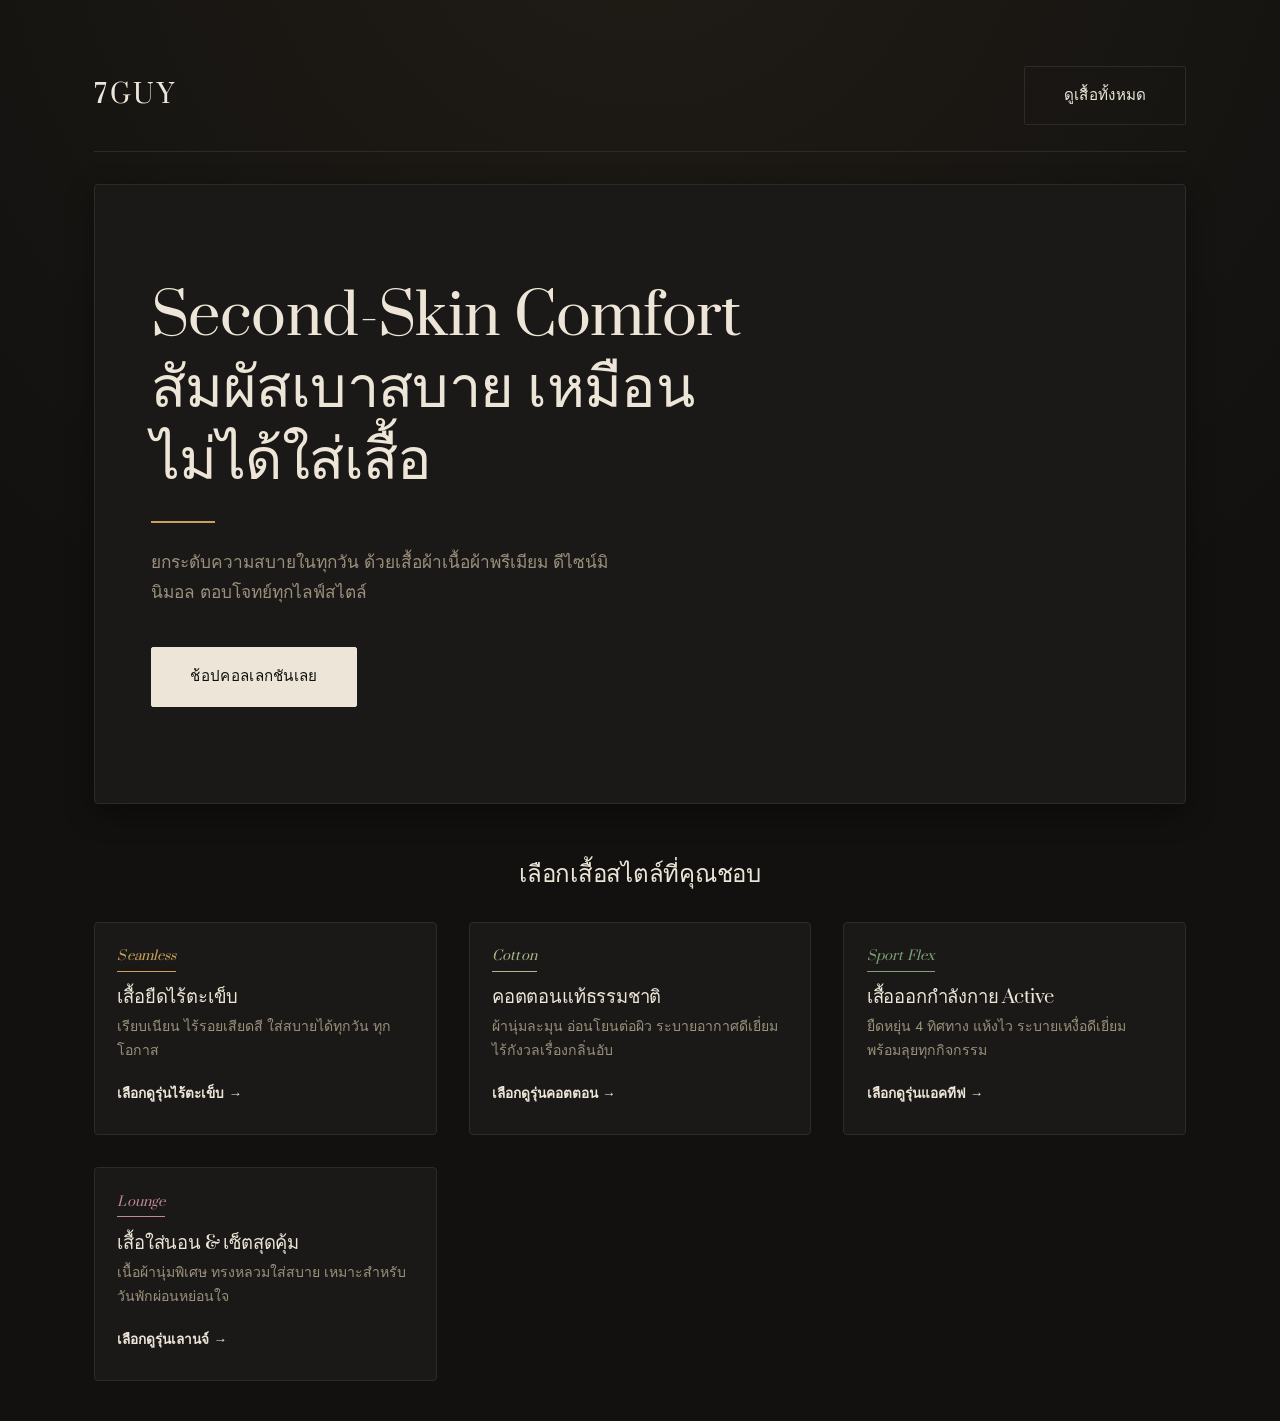
==== index.html @ 82c6cf05 "Add files via upload" ====
<!DOCTYPE html>
<html lang="th">
<head>
  <meta charset="UTF-8">
  <meta name="viewport" content="width=device-width, initial-scale=1.0">
  <title>7GUY | เสื้อยืดพรีเมียม นุ่ม ใส่สบาย ดุจผิวที่สอง</title>
  <link rel="stylesheet" href="style.css">
</head>
<body>
  <div class="container">
    <header class="nav-header">
      <div class="brand-logo">7GUY</div>
      <a href="product.html" class="btn btn-secondary">ดูเสื้อทั้งหมด</a>
    </header>

    <section class="hero">
      <h1>Second-Skin Comfort<br>สัมผัสเบาสบาย เหมือนไม่ได้ใส่เสื้อ</h1>
      <p>ยกระดับความสบายในทุกวัน ด้วยเสื้อผ้าเนื้อผ้าพรีเมียม ดีไซน์มินิมอล ตอบโจทย์ทุกไลฟ์สไตล์</p>
      <a href="product.html" class="btn">ช้อปคอลเลกชันเลย</a>
    </section>

    <h2 style="text-align: center; margin-bottom: 2rem;">เลือกเสื้อสไตล์ที่คุณชอบ</h2>
    <div class="mood-grid">
      <a href="product.html?mood=seamless" class="card">
        <span class="card-tag tag-seamless">Seamless</span>
        <h3>เสื้อยืดไร้ตะเข็บ</h3>
        <p>เรียบเนียน ไร้รอยเสียดสี ใส่สบายได้ทุกวัน ทุกโอกาส</p>
        <span style="font-size: 0.85rem; font-weight:600;">เลือกดูรุ่นไร้ตะเข็บ →</span>
      </a>
      <a href="product.html?mood=cotton" class="card">
        <span class="card-tag tag-cotton">Cotton</span>
        <h3>คอตตอนแท้ธรรมชาติ</h3>
        <p>ผ้านุ่มละมุน อ่อนโยนต่อผิว ระบายอากาศดีเยี่ยม ไร้กังวลเรื่องกลิ่นอับ</p>
        <span style="font-size: 0.85rem; font-weight:600;">เลือกดูรุ่นคอตตอน →</span>
      </a>
      <a href="product.html?mood=sport" class="card">
        <span class="card-tag tag-sport">Sport Flex</span>
        <h3>เสื้อออกกำลังกาย Active</h3>
        <p>ยืดหยุ่น 4 ทิศทาง แห้งไว ระบายเหงื่อดีเยี่ยม พร้อมลุยทุกกิจกรรม</p>
        <span style="font-size: 0.85rem; font-weight:600;">เลือกดูรุ่นแอคทีฟ →</span>
      </a>
      <a href="product.html?mood=lounge" class="card">
        <span class="card-tag tag-lounge">Lounge</span>
        <h3>เสื้อใส่นอน & เซ็ตสุดคุ้ม</h3>
        <p>เนื้อผ้านุ่มพิเศษ ทรงหลวมใส่สบาย เหมาะสำหรับวันพักผ่อนหย่อนใจ</p>
        <span style="font-size: 0.85rem; font-weight:600;">เลือกดูรุ่นเลานจ์ →</span>
      </a>
    </div>
  </div>
</body>
</html>
---- style.css ----
@import url('https://fonts.googleapis.com/css2?family=Jost:wght@300;400;500;600&family=Prata&display=swap');

:root {
  /* Core palette — deep charcoal, warm ivory, brass accent */
  --bg-color: #121110;
  --card-bg: #1B1917;
  --ink: #121110;
  --text-main: #EDE6D8;
  --text-muted: #9A907C;
  --accent-gold: #C9A15B;
  --border-light: #2E2B26;
  --border-dark: #EDE6D8;
  --shadow-soft: 0 10px 28px rgba(0, 0, 0, 0.4);
  --shadow-hover: 0 20px 44px rgba(0, 0, 0, 0.55);

  /* Mood tags — tuned brighter to read clearly on a dark card */
  --seamless-tag: #C9A15B;
  --cotton-tag: #A9B78C;
  --sport-tag: #7FA079;
  --lounge-tag: #C08A98;

  --radius-sm: 2px;
  --radius-md: 4px;
  --ease: cubic-bezier(0.16, 1, 0.3, 1);
}

* { box-sizing: border-box; margin: 0; padding: 0; }

body {
  font-family: 'Jost', sans-serif;
  font-weight: 400;
  background-color: var(--bg-color);
  background-image: radial-gradient(circle at 50% -10%, rgba(201, 161, 91, 0.08), transparent 55%);
  color: var(--text-main);
  line-height: 1.7;
  -webkit-font-smoothing: antialiased;
}

h1, h2, h3 {
  font-family: 'Prata', serif;
  font-weight: 400;
  letter-spacing: -0.01em;
  line-height: 1.25;
}

a { text-decoration: none; color: inherit; }

.container { max-width: 1140px; margin: 0 auto; padding: 2.5rem 1.5rem; }

/* ============ Navbar ============ */
.nav-header {
  display: flex;
  justify-content: space-between;
  align-items: center;
  padding: 1.6rem 0;
  border-bottom: 1px solid var(--border-light);
  margin-bottom: 2rem;
}

.brand-logo {
  font-family: 'Prata', serif;
  font-size: 1.6rem;
  letter-spacing: 2.5px;
  text-transform: uppercase;
  color: var(--text-main);
}

.nav-header nav a {
  font-size: 0.92rem;
  color: var(--text-muted);
  margin-left: 2rem;
  padding-bottom: 4px;
  border-bottom: 1px solid transparent;
  transition: color 0.25s var(--ease), border-color 0.25s var(--ease);
}

.nav-header nav a:hover,
.nav-header nav a.active {
  color: var(--text-main);
  border-color: var(--accent-gold);
}

/* ============ Hero Section ============ */
.hero {
  text-align: left;
  padding: 6rem 3.5rem;
  background: var(--card-bg);
  border-radius: var(--radius-md);
  box-shadow: var(--shadow-soft);
  margin-bottom: 3.5rem;
  border: 1px solid var(--border-light);
}

.hero h1 {
  font-size: clamp(2.4rem, 4.5vw, 3.6rem);
  max-width: 15ch;
  margin-bottom: 1.6rem;
  padding-bottom: 1.6rem;
  position: relative;
  color: var(--text-main);
}

.hero h1::after {
  content: '';
  position: absolute;
  bottom: 0;
  left: 0;
  width: 64px;
  height: 2px;
  background: var(--accent-gold);
}

.hero p {
  color: var(--text-muted);
  font-size: 1.08rem;
  max-width: 46ch;
  margin: 0 0 2.5rem;
}

/* ============ Buttons ============ */
/* Light ivory fill on dark surfaces reads as the premium move here,
   rather than a bright accent color block. */
.btn {
  display: inline-block;
  padding: 1rem 2.4rem;
  border: 1px solid var(--border-dark);
  background: var(--border-dark);
  color: var(--ink);
  font-family: 'Jost', sans-serif;
  font-size: 0.95rem;
  font-weight: 500;
  letter-spacing: 0.02em;
  border-radius: var(--radius-sm);
  cursor: pointer;
  transition: background 0.35s var(--ease), color 0.35s var(--ease), transform 0.35s var(--ease);
}

.btn:hover {
  background: transparent;
  color: var(--border-dark);
  transform: translateY(-2px);
}

.btn-secondary {
  background: transparent;
  color: var(--text-main);
  border: 1px solid var(--border-light);
}

.btn-secondary:hover {
  border-color: var(--border-dark);
  background: var(--border-dark);
  color: var(--ink);
}

/* ============ Grid & Cards ============ */
.mood-grid, .product-grid {
  display: grid;
  grid-template-columns: repeat(auto-fill, minmax(260px, 1fr));
  gap: 2rem;
}

.card {
  background: var(--card-bg);
  border: 1px solid var(--border-light);
  border-radius: var(--radius-md);
  padding: 1.4rem 1.4rem 1.8rem;
  text-align: left;
  transition: transform 0.35s var(--ease), border-color 0.35s var(--ease), box-shadow 0.35s var(--ease);
  position: relative;
  overflow: hidden;
  display: flex;
  flex-direction: column;
}

.card:hover {
  transform: translateY(-6px);
  border-color: var(--accent-gold);
  box-shadow: var(--shadow-hover);
}

.card img {
  width: 100%;
  aspect-ratio: 1/1;
  object-fit: cover;
  border-radius: var(--radius-sm);
  margin-bottom: 1.2rem;
  background-color: #26221D;
  filter: grayscale(10%) brightness(0.96);
  transition: filter 0.5s var(--ease), transform 0.6s var(--ease);
}

.card:hover img {
  filter: grayscale(0%) brightness(1);
  transform: scale(1.015);
}

.card h3 { font-size: 1.15rem; margin-bottom: 0.4rem; color: var(--text-main); }
.card p { color: var(--text-muted); font-size: 0.88rem; margin-bottom: 1.2rem; flex-grow: 1; }
.card .price { font-size: 1.05rem; font-weight: 500; font-family: 'Prata', serif; color: var(--accent-gold); margin-bottom: 1rem; }

/* ============ Category Tags ============ */
.card-tag {
  display: inline-block;
  font-family: 'Prata', serif;
  font-style: italic;
  font-size: 0.82rem;
  font-weight: 400;
  letter-spacing: 0.01em;
  padding-bottom: 0.2rem;
  border-bottom: 1px solid currentColor;
  margin-bottom: 0.9rem;
  width: fit-content;
}

.tag-seamless { color: var(--seamless-tag); }
.tag-cotton { color: var(--cotton-tag); }
.tag-sport { color: var(--sport-tag); }
.tag-lounge { color: var(--lounge-tag); }

/* ============ Filter Bar ============ */
#filter-bar {
  display: flex;
  justify-content: center;
  gap: 0.8rem;
  flex-wrap: wrap;
  margin-bottom: 3rem;
}

#filter-bar button {
  padding: 0.65rem 1.5rem;
  border: 1px solid var(--border-light);
  background: var(--card-bg);
  color: var(--text-muted);
  border-radius: 30px;
  font-family: 'Jost', sans-serif;
  font-size: 0.88rem;
  font-weight: 500;
  cursor: pointer;
  transition: all 0.25s var(--ease);
}

#filter-bar button:hover,
#filter-bar button.active {
  border-color: var(--border-dark);
  background: var(--border-dark);
  color: var(--ink);
}

/* ============ Forms ============ */
.form-card {
  background: var(--card-bg);
  padding: 3rem 2.75rem;
  border-radius: var(--radius-md);
  border: 1px solid var(--border-light);
  box-shadow: var(--shadow-soft);
  max-width: 540px;
  margin: 0 auto;
}

.form-group { margin-bottom: 1.75rem; text-align: left; }

.form-group label {
  display: block;
  margin-bottom: 0.5rem;
  font-size: 0.85rem;
  font-weight: 500;
  color: var(--text-muted);
}

.form-group input, .form-group textarea {
  width: 100%;
  padding: 0.75rem 0.15rem;
  border: none;
  border-bottom: 1px solid var(--border-light);
  border-radius: 0;
  font-family: inherit;
  font-size: 0.98rem;
  color: var(--text-main);
  background: transparent;
  transition: border-color 0.25s var(--ease);
}

.form-group input::placeholder, .form-group textarea::placeholder { color: #5C5646; }

.form-group input:focus, .form-group textarea:focus {
  outline: none;
  border-color: var(--accent-gold);
}

/* ============ Table ============ */
.table-container {
  background: var(--card-bg);
  border-radius: var(--radius-md);
  border: 1px solid var(--border-light);
  overflow-x: auto;
  box-shadow: var(--shadow-soft);
}

table { width: 100%; border-collapse: collapse; text-align: left; font-size: 0.92rem; }

th {
  background: transparent;
  padding: 1.2rem 1.25rem;
  font-family: 'Jost', sans-serif;
  font-weight: 600;
  letter-spacing: 0.01em;
  color: var(--text-main);
  border-bottom: 2px solid var(--border-dark);
}

td { padding: 1.2rem 1.25rem; border-bottom: 1px solid var(--border-light); color: var(--text-muted); }
tr:last-child td { border-bottom: none; }

/* ============ Accessibility & motion ============ */
a:focus-visible,
button:focus-visible,
input:focus-visible,
textarea:focus-visible {
  outline: 2px solid var(--accent-gold);
  outline-offset: 2px;
}

@media (prefers-reduced-motion: reduce) {
  * { transition: none !important; animation: none !important; }
}

/* ============ Responsive ============ */
@media (max-width: 640px) {
  .hero { padding: 3.5rem 1.5rem; }
  .hero h1 { max-width: none; }
  .nav-header { flex-direction: column; gap: 1rem; align-items: flex-start; }
  .nav-header nav a { margin-left: 0; margin-right: 1.5rem; }
  .form-card { padding: 2rem 1.5rem; }
}
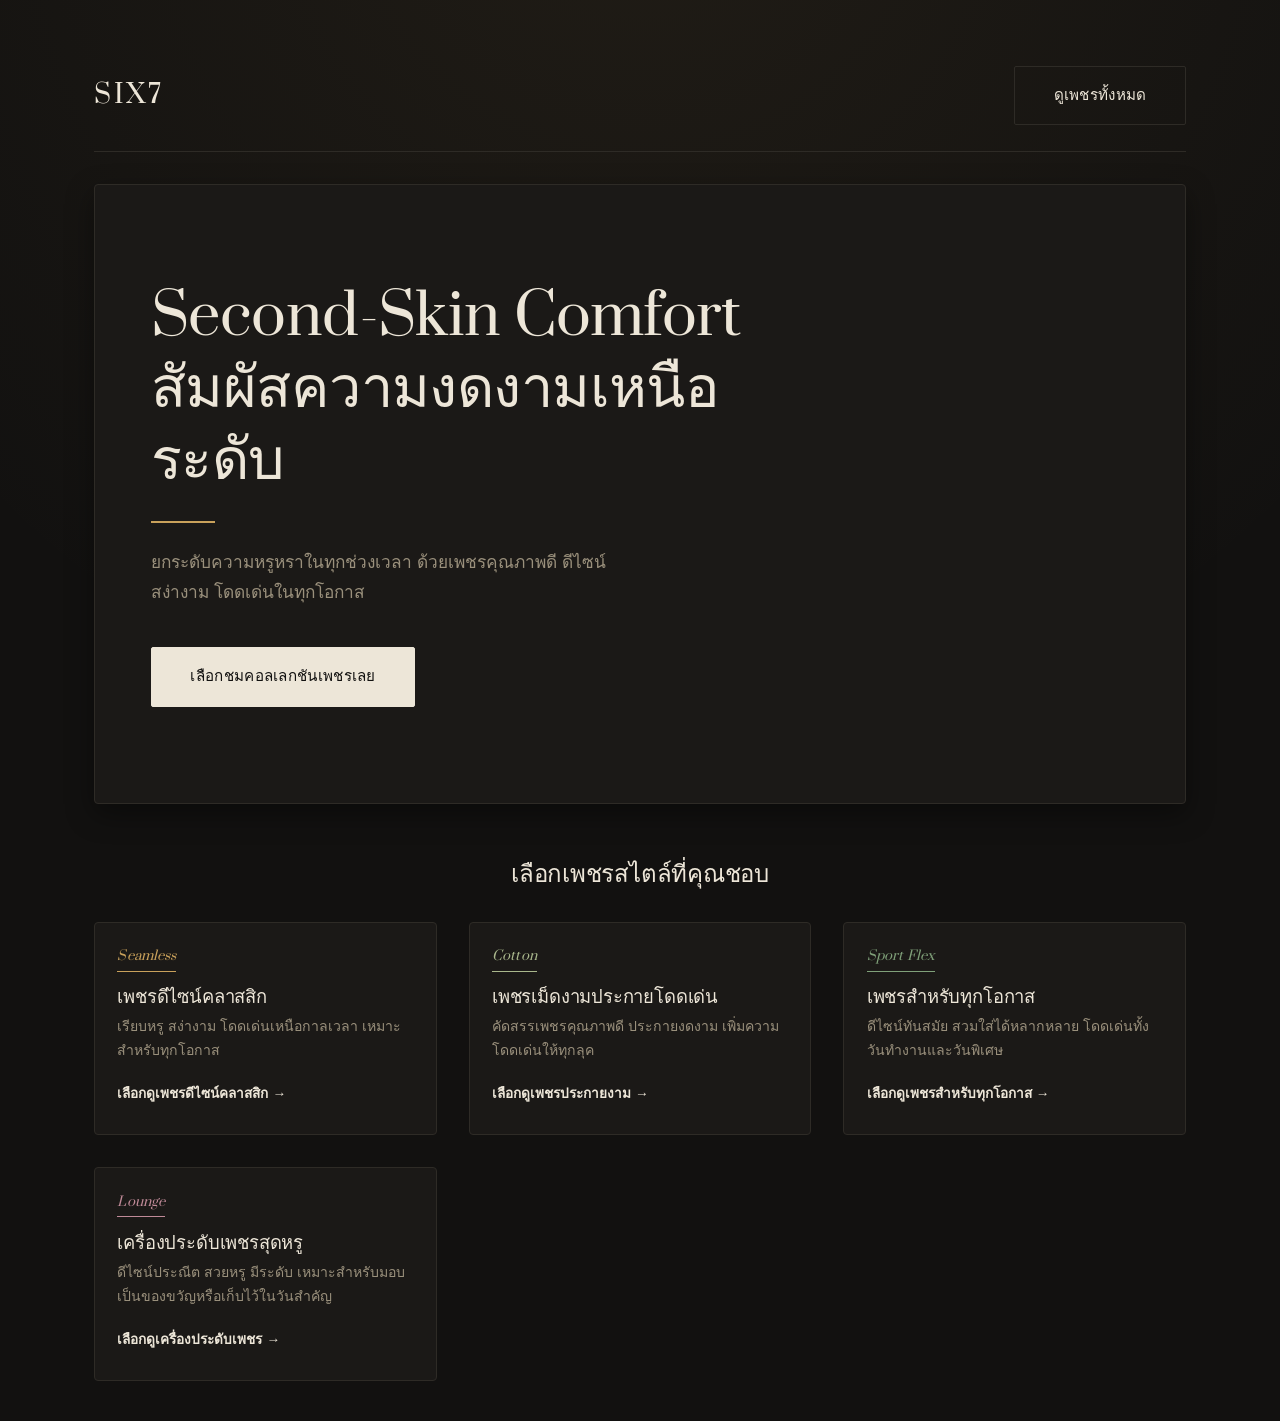
==== commit e940978a: "Update index.html" ====
--- a/index.html
+++ b/index.html
@@ -3,47 +3,47 @@
 <head>
   <meta charset="UTF-8">
   <meta name="viewport" content="width=device-width, initial-scale=1.0">
-  <title>7GUY | เสื้อยืดพรีเมียม นุ่ม ใส่สบาย ดุจผิวที่สอง</title>
+  <title>six7 | ยกระดับความหรูหราในทุกช่วงเวลา ด้วยเพชรคุณภาพดี</title>
   <link rel="stylesheet" href="style.css">
 </head>
 <body>
   <div class="container">
     <header class="nav-header">
-      <div class="brand-logo">7GUY</div>
-      <a href="product.html" class="btn btn-secondary">ดูเสื้อทั้งหมด</a>
+      <div class="brand-logo">six7</div>
+      <a href="product.html" class="btn btn-secondary">ดูเพชรทั้งหมด</a>
     </header>
 
     <section class="hero">
-      <h1>Second-Skin Comfort<br>สัมผัสเบาสบาย เหมือนไม่ได้ใส่เสื้อ</h1>
-      <p>ยกระดับความสบายในทุกวัน ด้วยเสื้อผ้าเนื้อผ้าพรีเมียม ดีไซน์มินิมอล ตอบโจทย์ทุกไลฟ์สไตล์</p>
-      <a href="product.html" class="btn">ช้อปคอลเลกชันเลย</a>
+      <h1>Second-Skin Comfort<br>สัมผัสความงดงามเหนือระดับ</h1>
+      <p>ยกระดับความหรูหราในทุกช่วงเวลา ด้วยเพชรคุณภาพดี ดีไซน์สง่างาม โดดเด่นในทุกโอกาส</p>
+      <a href="product.html" class="btn">เลือกชมคอลเลกชันเพชรเลย</a>
     </section>
 
-    <h2 style="text-align: center; margin-bottom: 2rem;">เลือกเสื้อสไตล์ที่คุณชอบ</h2>
+    <h2 style="text-align: center; margin-bottom: 2rem;">เลือกเพชรสไตล์ที่คุณชอบ</h2>
     <div class="mood-grid">
       <a href="product.html?mood=seamless" class="card">
         <span class="card-tag tag-seamless">Seamless</span>
-        <h3>เสื้อยืดไร้ตะเข็บ</h3>
-        <p>เรียบเนียน ไร้รอยเสียดสี ใส่สบายได้ทุกวัน ทุกโอกาส</p>
-        <span style="font-size: 0.85rem; font-weight:600;">เลือกดูรุ่นไร้ตะเข็บ →</span>
+        <h3>เพชรดีไซน์คลาสสิก</h3>
+        <p>เรียบหรู สง่างาม โดดเด่นเหนือกาลเวลา เหมาะสำหรับทุกโอกาส</p>
+        <span style="font-size: 0.85rem; font-weight:600;">เลือกดูเพชรดีไซน์คลาสสิก →</span>
       </a>
       <a href="product.html?mood=cotton" class="card">
         <span class="card-tag tag-cotton">Cotton</span>
-        <h3>คอตตอนแท้ธรรมชาติ</h3>
-        <p>ผ้านุ่มละมุน อ่อนโยนต่อผิว ระบายอากาศดีเยี่ยม ไร้กังวลเรื่องกลิ่นอับ</p>
-        <span style="font-size: 0.85rem; font-weight:600;">เลือกดูรุ่นคอตตอน →</span>
+        <h3>เพชรเม็ดงามประกายโดดเด่น</h3>
+        <p>คัดสรรเพชรคุณภาพดี ประกายงดงาม เพิ่มความโดดเด่นให้ทุกลุค</p>
+        <span style="font-size: 0.85rem; font-weight:600;">เลือกดูเพชรประกายงาม →</span>
       </a>
       <a href="product.html?mood=sport" class="card">
         <span class="card-tag tag-sport">Sport Flex</span>
-        <h3>เสื้อออกกำลังกาย Active</h3>
-        <p>ยืดหยุ่น 4 ทิศทาง แห้งไว ระบายเหงื่อดีเยี่ยม พร้อมลุยทุกกิจกรรม</p>
-        <span style="font-size: 0.85rem; font-weight:600;">เลือกดูรุ่นแอคทีฟ →</span>
+        <h3>เพชรสำหรับทุกโอกาส</h3>
+        <p>ดีไซน์ทันสมัย สวมใส่ได้หลากหลาย โดดเด่นทั้งวันทำงานและวันพิเศษ</p>
+        <span style="font-size: 0.85rem; font-weight:600;">เลือกดูเพชรสำหรับทุกโอกาส →</span>
       </a>
       <a href="product.html?mood=lounge" class="card">
         <span class="card-tag tag-lounge">Lounge</span>
-        <h3>เสื้อใส่นอน & เซ็ตสุดคุ้ม</h3>
-        <p>เนื้อผ้านุ่มพิเศษ ทรงหลวมใส่สบาย เหมาะสำหรับวันพักผ่อนหย่อนใจ</p>
-        <span style="font-size: 0.85rem; font-weight:600;">เลือกดูรุ่นเลานจ์ →</span>
+        <h3>เครื่องประดับเพชรสุดหรู</h3>
+        <p>ดีไซน์ประณีต สวยหรู มีระดับ เหมาะสำหรับมอบเป็นของขวัญหรือเก็บไว้ในวันสำคัญ</p>
+        <span style="font-size: 0.85rem; font-weight:600;">เลือกดูเครื่องประดับเพชร →</span>
       </a>
     </div>
   </div>
